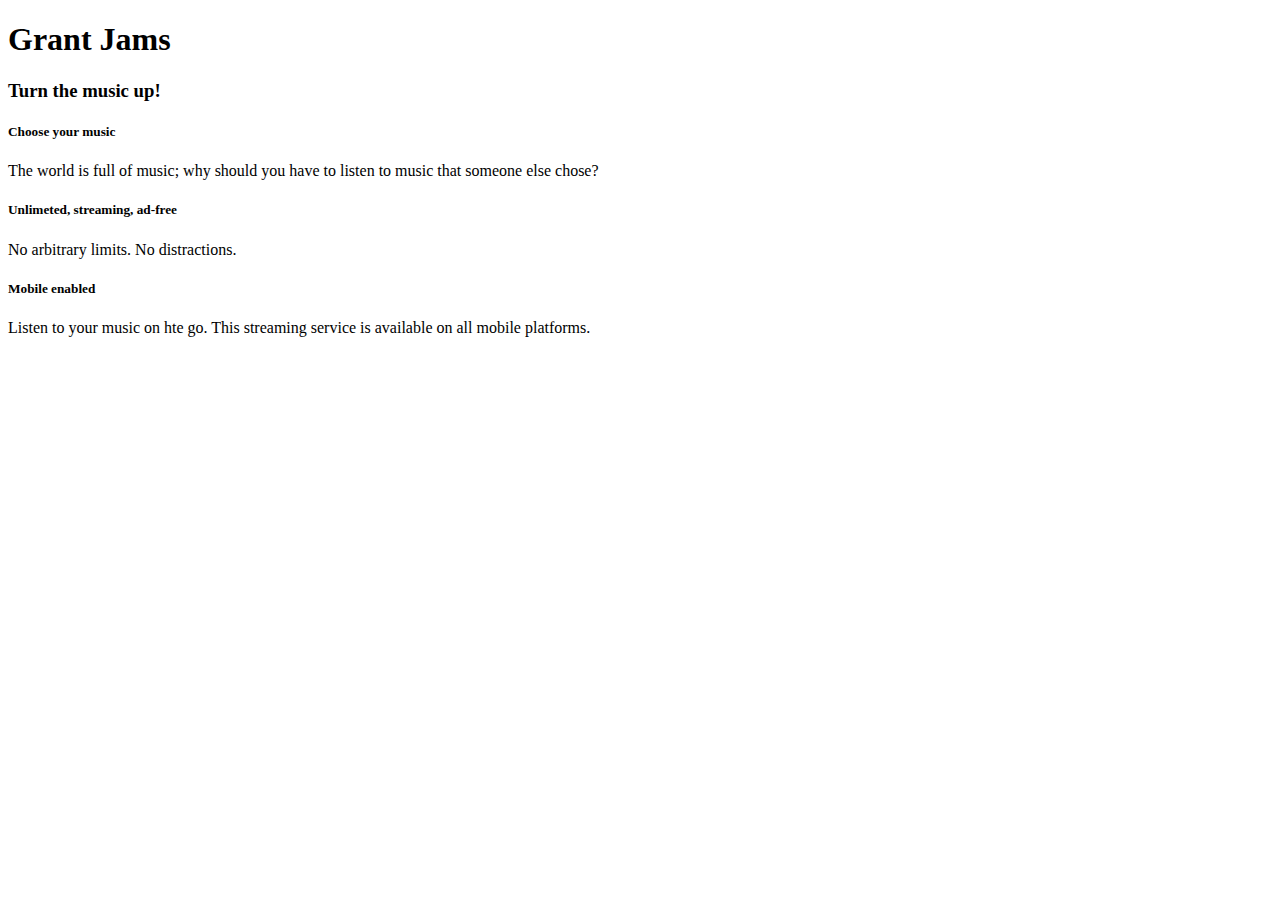
==== index.html @ 159a9095 "html & css: Basic structure assignment" ====
<!DOCTYPE html>
<html>
  <head>
    <title>Grant Jams</title>
  </head>
  <body>

    <nav> <!-- navigation bar -->
    </nav>

    <section>
      <div>  <!-- hero content -->
        <h1>Grant Jams</h1>
        <h3>Turn the music up!</h3>
      </div>
      <div>  <!-- selling points -->
          <h5>Choose your music</h5>
          <p>The world is full of music; why should you have to listen to music that someone  else chose?</p>
      </div>
      <div>
          <h5>Unlimeted, streaming, ad-free</h5>
          <p>No arbitrary limits.  No distractions.</p>
      </div> 
      <div>
          <h5>Mobile enabled</h5>
          <p>Listen to your music on hte go.  This streaming service is available on all mobile platforms.</p>
      </div>
    </section>

  </body>
</html>
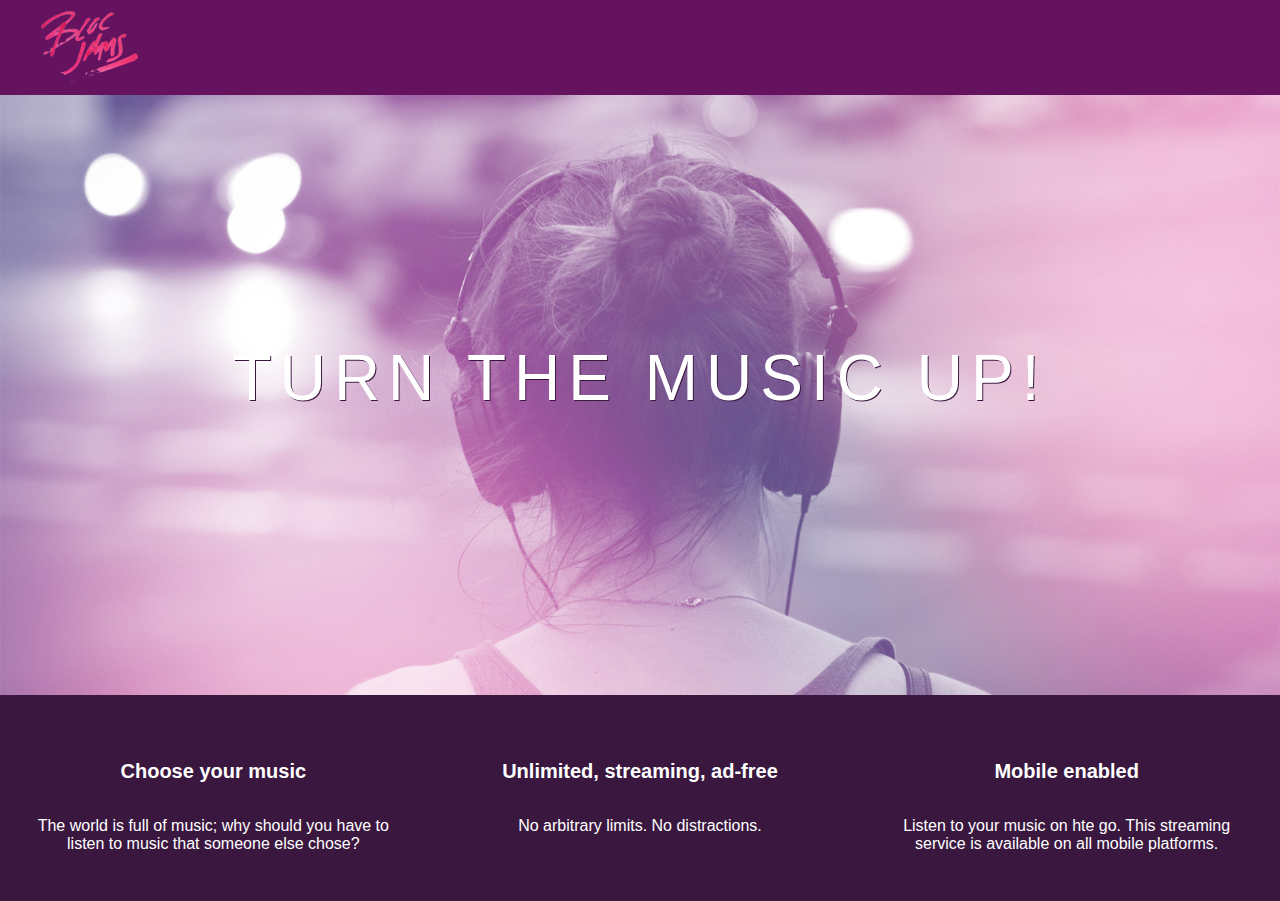
==== commit 33e66b3f: "7 HTML & CSS: Styles" ====
--- a/index.html
+++ b/index.html
@@ -1,31 +1,41 @@
 <!DOCTYPE html>
 <html>
   <head>
+
+    <link rel="stylesheet" type="text/css" href="http://fonts.googleapis.com/css?family=Open+Sans:400,800,600,700,300">
+    <link rel="stylesheet" type="text/css" href="http://code.ionicframework.com/ionicons/2.0.1/css/ionicons.min.css">
+    <link rel="stylesheet" type="text/css" href="styles/normalize.css">
+    <link rel="stylesheet" type="text/css" href="styles/main.css">
+
     <title>Grant Jams</title>
+
   </head>
-  <body>
 
-    <nav> <!-- navigation bar -->
+  <body class="landing">
+
+    <nav class="navbar"> <!-- navigation bar -->
+      <img src="assets/images/bloc_jams_logo.png" alt-"bloc jams logo" class="logo">
     </nav>
 
-    <section>
-      <div>  <!-- hero content -->
-        <h1>Grant Jams</h1>
-        <h3>Turn the music up!</h3>
-      </div>
-      <div>  <!-- selling points -->
-          <h5>Choose your music</h5>
-          <p>The world is full of music; why should you have to listen to music that someone  else chose?</p>
-      </div>
-      <div>
-          <h5>Unlimeted, streaming, ad-free</h5>
-          <p>No arbitrary limits.  No distractions.</p>
-      </div> 
-      <div>
-          <h5>Mobile enabled</h5>
-          <p>Listen to your music on hte go.  This streaming service is available on all mobile platforms.</p>
-      </div>
-    </section>
-
+    <section class="hero-content">  <!-- hero content -->
+        <h1 class="hero-title">Turn the music up!</h1>
+      </section>
+      <section class="selling-points">  <!-- selling points -->
+        <div class="point">
+          <span class="ion-music-note"></span>
+          <h5 class="point-title">Choose your music</h5>
+          <p class="point-description">The world is full of music; why should you have to listen to music that someone  else chose?</p>
+        </div>
+        <div class="point">
+          <span class="ion-radio-waves"></span>
+          <h5 class="point-title">Unlimited, streaming, ad-free</h5>
+          <p class="point-description">No arbitrary limits.  No distractions.</p>
+        </div> 
+        <div class="point">
+          <span class="ion-iphone"></span>
+          <h5 class="point-title">Mobile enabled</h5>
+          <p class="point-description">Listen to your music on hte go.  This streaming service is available on all mobile platforms.</p>
+        </div>
+      </section>
   </body>
 </html>--- a/styles/main.css
+++ b/styles/main.css
@@ -0,0 +1,80 @@
+html {
+  height: 100%;
+  font-size: 100%;
+}
+
+body {
+  font_family: 'Open Sans'; 
+  color: white;
+  min-height: 100%;
+}
+
+body.landing {
+  background-color: rgb(58,23,63);
+}
+
+.navbar {
+  padding: 0.5rem;
+  background-color: rgb(101,18,95);
+}
+
+.navbar .logo {
+  position: relative;
+  left: 2rem;
+}
+
+.hero-content {
+  position: relative; 
+  min-height: 600px;
+  background-image: url(../assets/images/bloc_jams_bg.jpg);
+  background-repeat: no-repeat;
+  background-position: center center; 
+  background-size: cover;
+}
+
+.hero-content .hero-title {
+  position: absolute;
+  top: 40%;
+  -webkit-transform: translateY(-50%);
+  -moz-transform: translateY(-50%);
+  -ms-transform: translateY(-50%);
+  transform: translateY(-50%);
+  width: 100%;
+  text-align: center; 
+  font-size: 4rem;
+  font-weight: 200;
+  text-transform: uppercase;
+  letter-spacing: 0.5rem;
+  text-shadow: 1px 1px 0px rgb(58,23,63);
+}
+
+.selling-points {
+  position: relative;
+  display: table;
+  width: 100%;
+  -webkit-box-sizing: border-box;
+  -moz-box-sizing: border-box;
+  box-sizing: border-box;
+
+}
+
+.point {
+  display: table-cell;
+  position: relative;
+  width: 33.3%;
+  padding: 2rem;
+  text-align: center;
+
+}
+
+.point .point-title {
+  font-size: 1.25rem;
+
+}
+
+.ion-music-note,
+.ion-radio-waves,
+.ion-iphone {
+  color: rgb(233,50,117);
+  font-size: 5rem;  
+}
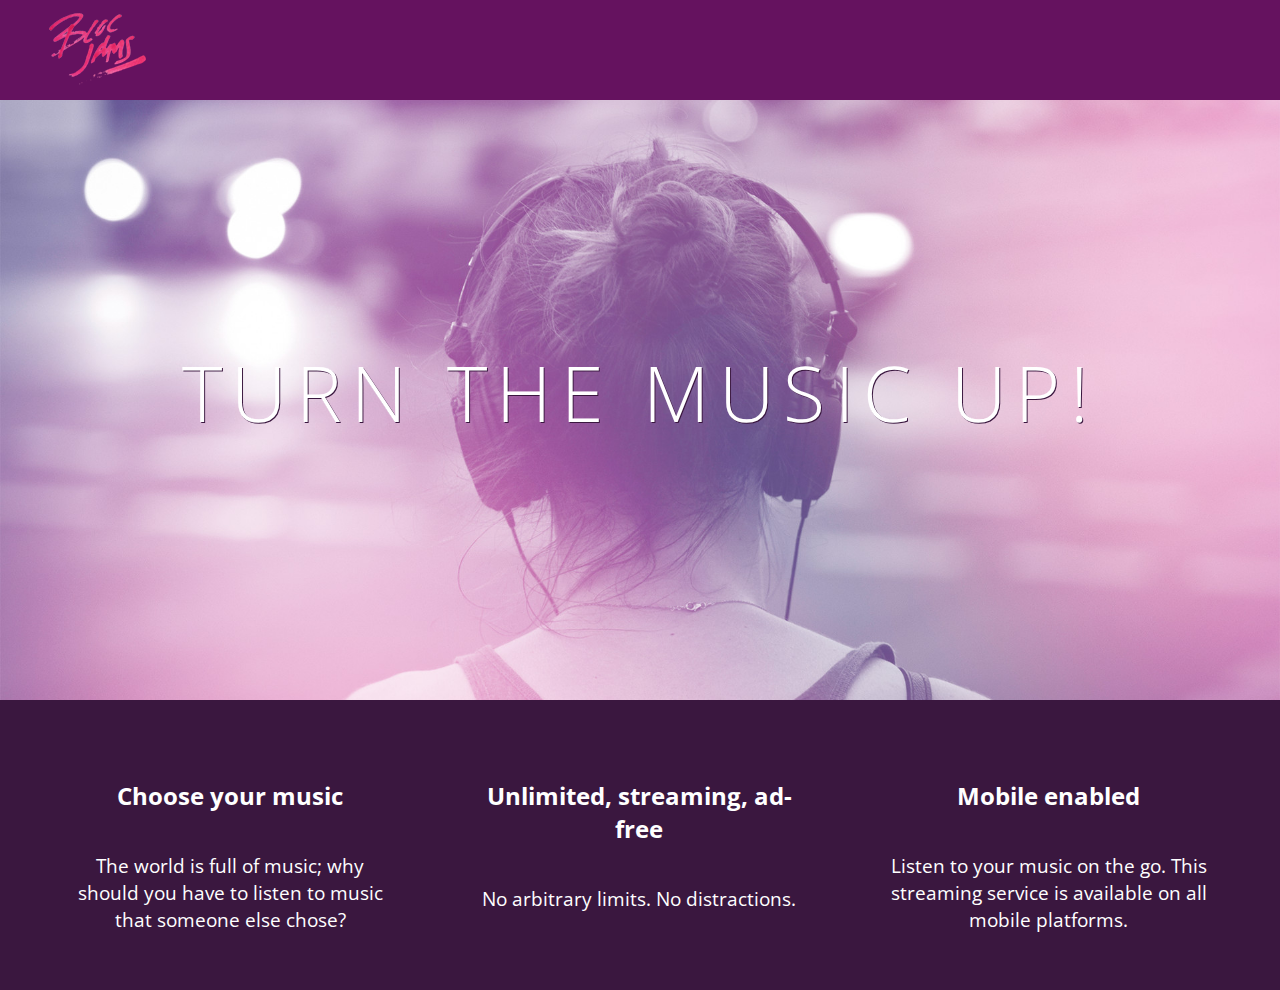
==== commit 540ac860: "responsiveness checkpoint" ====
--- a/index.html
+++ b/index.html
@@ -1,11 +1,12 @@
 <!DOCTYPE html>
 <html>
   <head>
-
+    <meta name="viweport" content="width=device-width, initial-scale=1">
     <link rel="stylesheet" type="text/css" href="http://fonts.googleapis.com/css?family=Open+Sans:400,800,600,700,300">
     <link rel="stylesheet" type="text/css" href="http://code.ionicframework.com/ionicons/2.0.1/css/ionicons.min.css">
     <link rel="stylesheet" type="text/css" href="styles/normalize.css">
     <link rel="stylesheet" type="text/css" href="styles/main.css">
+    <link rel="stylesheet" type="text/css" href="styles/landing.css">
 
     <title>Grant Jams</title>
 
@@ -20,21 +21,21 @@
     <section class="hero-content">  <!-- hero content -->
         <h1 class="hero-title">Turn the music up!</h1>
       </section>
-      <section class="selling-points">  <!-- selling points -->
-        <div class="point">
+      <section class="selling-points container">  <!-- selling points -->
+        <div class="point column third">
           <span class="ion-music-note"></span>
           <h5 class="point-title">Choose your music</h5>
           <p class="point-description">The world is full of music; why should you have to listen to music that someone  else chose?</p>
         </div>
-        <div class="point">
+        <div class="point column third">
           <span class="ion-radio-waves"></span>
           <h5 class="point-title">Unlimited, streaming, ad-free</h5>
           <p class="point-description">No arbitrary limits.  No distractions.</p>
         </div> 
-        <div class="point">
+        <div class="point column third">
           <span class="ion-iphone"></span>
           <h5 class="point-title">Mobile enabled</h5>
-          <p class="point-description">Listen to your music on hte go.  This streaming service is available on all mobile platforms.</p>
+          <p class="point-description">Listen to your music on the go.  This streaming service is available on all mobile platforms.</p>
         </div>
       </section>
   </body>
--- a/styles/main.css
+++ b/styles/main.css
@@ -1,16 +1,19 @@
+
+*, *:before, *:after {
+  -moz-box-sizing: border-box;
+  -webkit-box-sizing: border-box;
+  box-sizing: border-box;
+}
+
 html {
   height: 100%;
   font-size: 100%;
 }
 
 body {
-  font_family: 'Open Sans'; 
+  font-family: 'Open Sans'; 
   color: white;
   min-height: 100%;
-}
-
-body.landing {
-  background-color: rgb(58,23,63);
 }
 
 .navbar {
@@ -23,58 +26,33 @@
   left: 2rem;
 }
 
-.hero-content {
-  position: relative; 
-  min-height: 600px;
-  background-image: url(../assets/images/bloc_jams_bg.jpg);
-  background-repeat: no-repeat;
-  background-position: center center; 
-  background-size: cover;
+.container {
+  margin: 0 auto;
+  max-width: 64rem;
 }
 
-.hero-content .hero-title {
-  position: absolute;
-  top: 40%;
-  -webkit-transform: translateY(-50%);
-  -moz-transform: translateY(-50%);
-  -ms-transform: translateY(-50%);
-  transform: translateY(-50%);
-  width: 100%;
-  text-align: center; 
-  font-size: 4rem;
-  font-weight: 200;
-  text-transform: uppercase;
-  letter-spacing: 0.5rem;
-  text-shadow: 1px 1px 0px rgb(58,23,63);
-}
+/* Medium screens (640px) */
+@media (min-width: 40rem) {
+  html { font-size: 112%;
+  }
 
-.selling-points {
-  position: relative;
-  display: table;
-  width: 100%;
-  -webkit-box-sizing: border-box;
-  -moz-box-sizing: border-box;
-  box-sizing: border-box;
+  .column {
+    float: left;
+    padding-left: 1rem;
+    padding-right: 1rem;
+  }
+
+  .column.full { width: 100%; }
+  .column.two-thirds { width: 66.7%; }
+  .column.half { width: 50%; }
+  .column.third { width: 33.3%; }
+  .column.forth { width: 25%; }
+  .column.flow-oppisite { float: right; }
 
 }
 
-.point {
-  display: table-cell;
-  position: relative;
-  width: 33.3%;
-  padding: 2rem;
-  text-align: center;
-
+/* larger screens (1040px) */
+@media (min-width: 64rem) {
+  html { font-size: 120%; }
 }
 
-.point .point-title {
-  font-size: 1.25rem;
-
-}
-
-.ion-music-note,
-.ion-radio-waves,
-.ion-iphone {
-  color: rgb(233,50,117);
-  font-size: 5rem;  
-}
--- a/styles/landing.css
+++ b/styles/landing.css
@@ -0,0 +1,53 @@
+
+body.landing {
+  background-color: rgb(58,23,63);
+}
+
+
+.hero-content {
+  position: relative; 
+  min-height: 600px;
+  background-image: url(../assets/images/bloc_jams_bg.jpg);
+  background-repeat: no-repeat;
+  background-position: center center; 
+  background-size: cover;
+}
+
+.hero-content .hero-title {
+  position: absolute;
+  top: 40%;
+  -webkit-transform: translateY(-50%);
+  -moz-transform: translateY(-50%);
+  -ms-transform: translateY(-50%);
+  transform: translateY(-50%);
+  width: 100%;
+  text-align: center; 
+  font-size: 4rem;
+  font-weight: 200;
+  text-transform: uppercase;
+  letter-spacing: 0.5rem;
+  text-shadow: 1px 1px 0px rgb(58,23,63);
+}
+
+.selling-points {
+  position: relative;
+}
+
+.point {
+  position: relative;
+  padding: 2rem;
+  text-align: center;
+
+}
+
+.point .point-title {
+  font-size: 1.25rem;
+
+}
+
+.ion-music-note,
+.ion-radio-waves,
+.ion-iphone {
+  color: rgb(233,50,117);
+  font-size: 5rem;  
+}
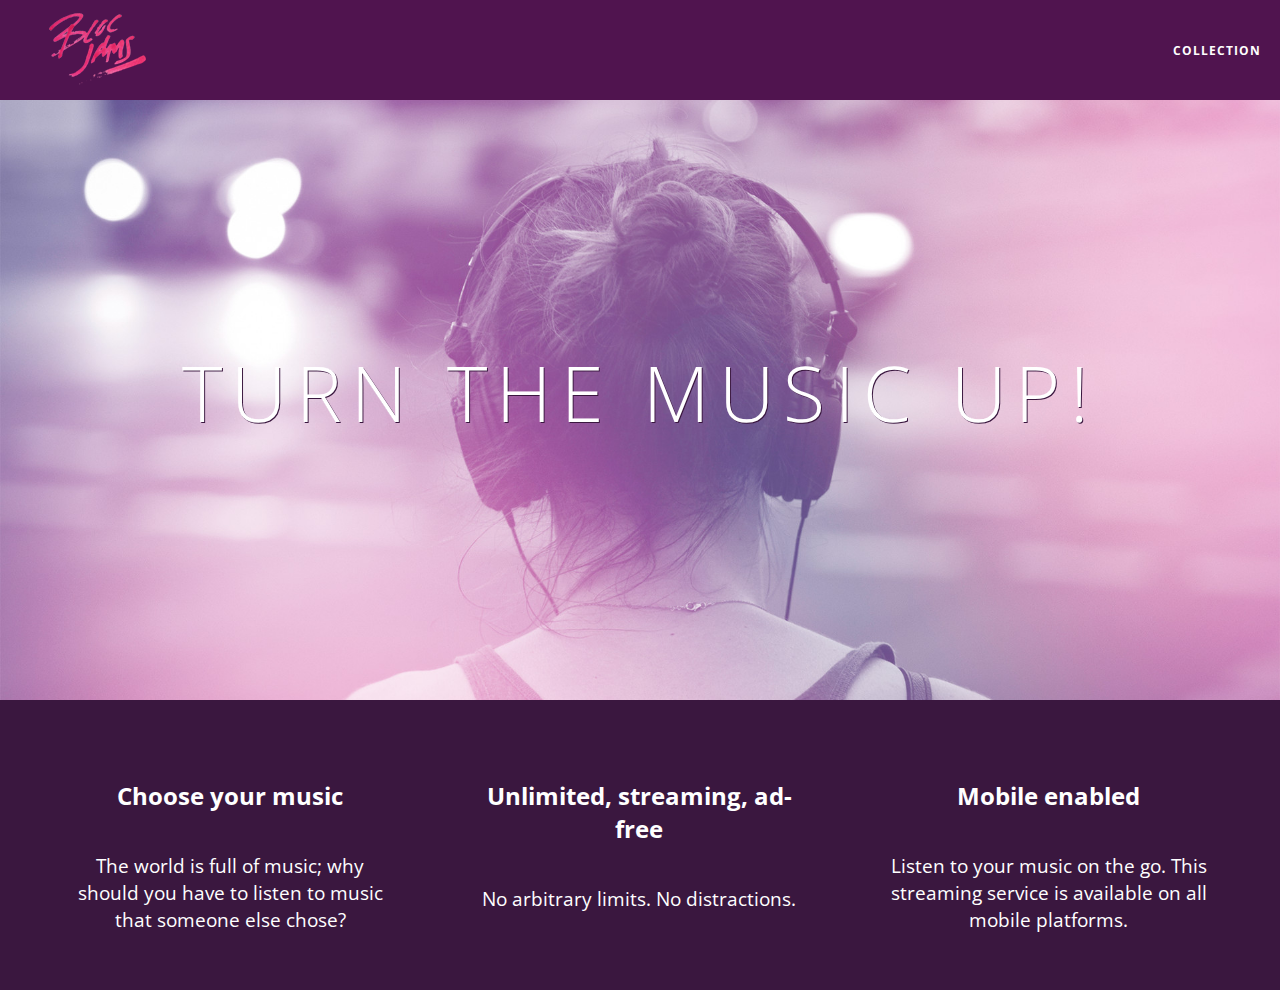
==== commit b2d8fece: "checkpoint 8 HTML & CSS: Collectiection View" ====
--- a/index.html
+++ b/index.html
@@ -1,21 +1,26 @@
 <!DOCTYPE html>
 <html>
   <head>
+    <title>Grant Jams</title>
+
     <meta name="viweport" content="width=device-width, initial-scale=1">
     <link rel="stylesheet" type="text/css" href="http://fonts.googleapis.com/css?family=Open+Sans:400,800,600,700,300">
     <link rel="stylesheet" type="text/css" href="http://code.ionicframework.com/ionicons/2.0.1/css/ionicons.min.css">
     <link rel="stylesheet" type="text/css" href="styles/normalize.css">
     <link rel="stylesheet" type="text/css" href="styles/main.css">
     <link rel="stylesheet" type="text/css" href="styles/landing.css">
-
-    <title>Grant Jams</title>
-
+    <link rel="stylesheet" type="text/css" href="styles/collection.css">
   </head>
 
   <body class="landing">
 
     <nav class="navbar"> <!-- navigation bar -->
-      <img src="assets/images/bloc_jams_logo.png" alt-"bloc jams logo" class="logo">
+      <a href="index.html" class="logo">
+        <img src="assets/images/bloc_jams_logo.png" alt-"bloc jams logo">
+      </a>
+      <div class="links-container">
+        <a href="collection.html" class="navbar-link">collection</a>
+      </div>
     </nav>
 
     <section class="hero-content">  <!-- hero content -->
--- a/styles/main.css
+++ b/styles/main.css
@@ -17,13 +17,47 @@
 }
 
 .navbar {
+  position: relative;
   padding: 0.5rem;
-  background-color: rgb(101,18,95);
+  background-color: rgba(101,18,95,0.5);
+  z-index: 1;
 }
 
 .navbar .logo {
   position: relative;
   left: 2rem;
+  cursor: pointer;
+}
+
+.navbar .links-container {
+  display: table;
+  position: absolute;
+  top: 0;
+  right: 0;
+  height: 100px;
+  color: white;
+  text-decoration: none;
+}
+
+.links-container .navbar-link {
+  display: table-cell;
+  position: relative;
+  height: 100%;
+  padding-left: 1rem;
+  padding-right: 1rem;
+  vertical-align: middle;
+  color: white;
+  font-size: 0.625rem;
+  letter-spacing: 0.05rem;
+  font-weight: 700;
+  text-transform: uppercase;
+  text-decoration: none;
+  cursor: pointer;
+
+}
+
+.links-container .navbar-link:hover {
+  color: rgb(233,50,117);
 }
 
 .container {
--- a/styles/collection.css
+++ b/styles/collection.css
@@ -0,0 +1,36 @@
+body.collection {
+  background-image: url("../assets/images/blurred_backgrounds/blur_bg_2.jpg");
+  background-repeat: no-repeat;
+  background-attachment: fixed;
+  background-position: center center;
+  background-size: cover;
+
+}
+
+.album-covers {
+  position: relative;
+
+}
+
+.collection-album-container {
+  position: relative; 
+  margin-top: 30px;
+  margin-bottom: 20px;
+  text-align: center;
+
+}
+
+.collection-album-container .caption p {
+  font-size: 1rem;
+  font-weight: 300;
+  color: rgba(255, 255, 255, 0.6);
+
+}
+
+.collection-album-container .caption p a.album-name {
+  color: white;
+}
+
+.collection-album-container img {
+  width: 80%;
+}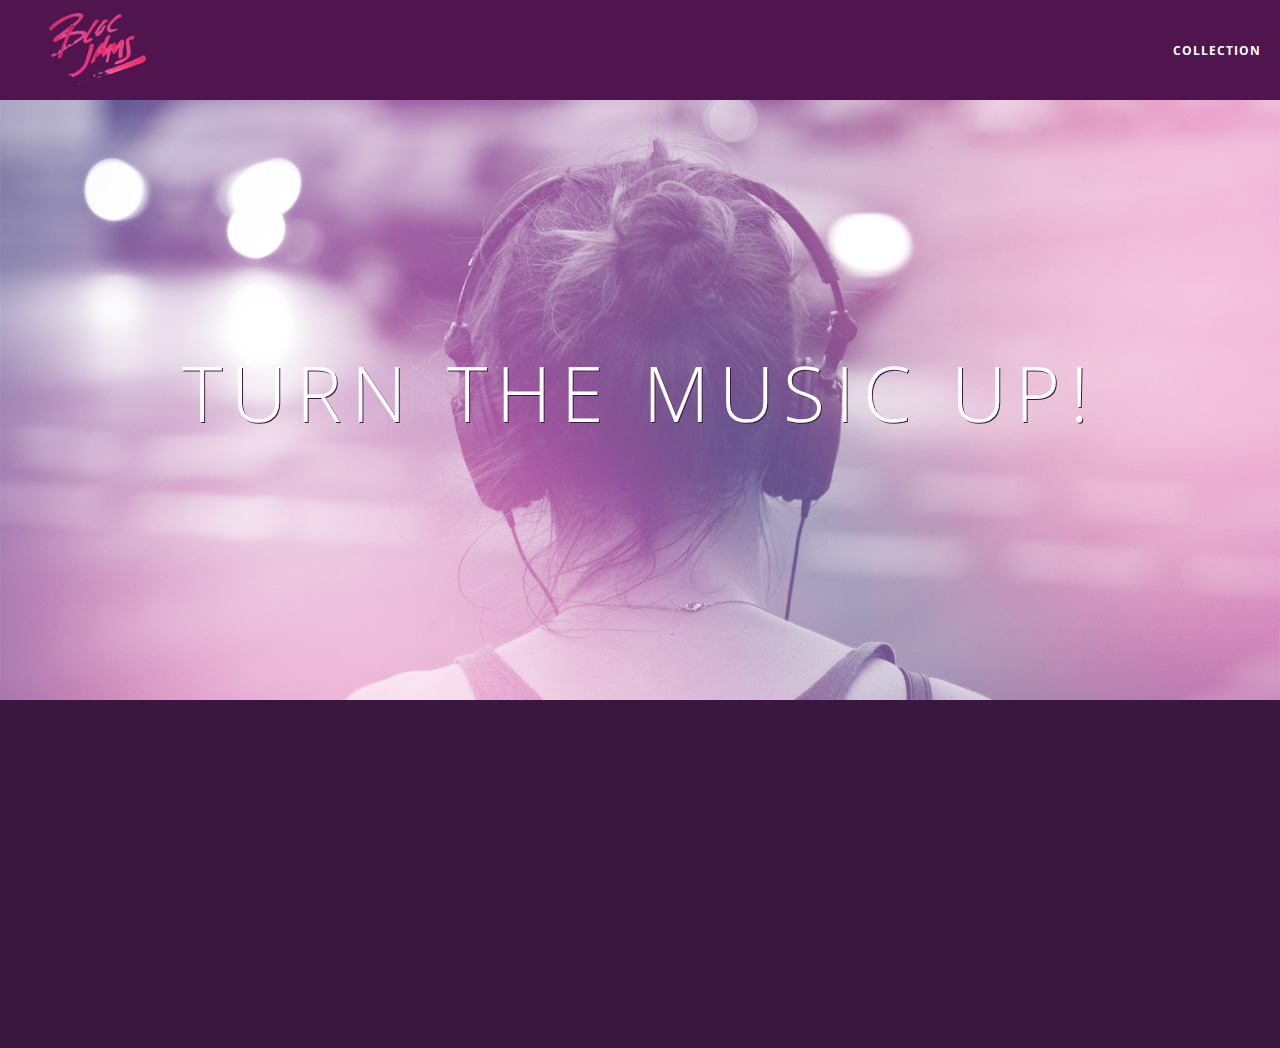
==== commit f308d460: "dom scripting events checkpoints" ====
--- a/index.html
+++ b/index.html
@@ -13,7 +13,6 @@
   </head>
 
   <body class="landing">
-
     <nav class="navbar"> <!-- navigation bar -->
       <a href="index.html" class="logo">
         <img src="assets/images/bloc_jams_logo.png" alt-"bloc jams logo">
@@ -43,5 +42,7 @@
           <p class="point-description">Listen to your music on the go.  This streaming service is available on all mobile platforms.</p>
         </div>
       </section>
+
+      <script src="scripts/landing.js"></script>
   </body>
 </html>--- a/styles/main.css
+++ b/styles/main.css
@@ -53,12 +53,18 @@
   text-transform: uppercase;
   text-decoration: none;
   cursor: pointer;
+}
 
-}
+
 
 .links-container .navbar-link:hover {
   color: rgb(233,50,117);
 }
+
+.links-container .navbar-link:active {
+    background-color: white;
+    color: rgb(233,50,117);
+  }
 
 .container {
   margin: 0 auto;
@@ -76,11 +82,15 @@
     padding-right: 1rem;
   }
 
+  .container.narrow {
+    max-width: 56rem;
+  }
+
   .column.full { width: 100%; }
   .column.two-thirds { width: 66.7%; }
   .column.half { width: 50%; }
   .column.third { width: 33.3%; }
-  .column.forth { width: 25%; }
+  .column.fourth { width: 25%; }
   .column.flow-oppisite { float: right; }
 
 }
--- a/styles/landing.css
+++ b/styles/landing.css
@@ -37,7 +37,16 @@
   position: relative;
   padding: 2rem;
   text-align: center;
-
+  opacity: 0;
+  -webkit-transform: scaleX(0.9) translateY(3rem);
+  -mox-transform: scaleX(0.9) translateY(3rem);
+  transform: scaleX(0.9) translateY(3rem);
+  -webkit-transition: all 0.25s ease-in-out;
+  -moz-transition: all 0.25s ease-in-out;
+  -transition: all 0.25s ease-in-out;
+  -webkit-transition-delay: 0.2s;
+  -moz-transition-delay: 0.2s;
+  transition-delay: 0.2s;
 }
 
 .point .point-title {
--- a/styles/collection.css
+++ b/styles/collection.css
@@ -1,36 +1,40 @@
 body.collection {
-  background-image: url("../assets/images/blurred_backgrounds/blur_bg_2.jpg");
-  background-repeat: no-repeat;
-  background-attachment: fixed;
-  background-position: center center;
-  background-size: cover;
-
-}
-
-.album-covers {
-  position: relative;
-
-}
-
-.collection-album-container {
-  position: relative; 
-  margin-top: 30px;
-  margin-bottom: 20px;
-  text-align: center;
-
-}
-
-.collection-album-container .caption p {
-  font-size: 1rem;
-  font-weight: 300;
-  color: rgba(255, 255, 255, 0.6);
-
-}
-
-.collection-album-container .caption p a.album-name {
-  color: white;
-}
-
-.collection-album-container img {
-  width: 80%;
-}+     background-image: url(../assets/images/blurred_backgrounds/blur_bg_2.jpg);
+     background-repeat: no-repeat;
+     background-attachment: fixed;
+     background-position: center center;
+     background-size: cover;
+ }
+ 
+ .album-covers {
+     position: relative;
+ }
+ 
+ .collection-album-container {
+     position: relative;
+     margin-top: 30px;
+     margin-bottom: 20px;
+     text-align: center;
+ }
+ 
+ .collection-album-container .caption {
+     margin-top: 10px;
+ }
+ 
+ .collection-album-container .caption p {
+     font-size: 1rem;
+     font-weight: 300;
+     color: rgba(255, 255, 255, 0.6);
+ }
+ 
+ .collection-album-container .caption p a {
+     color: rgba(255, 255, 255, 0.6);
+ }
+ 
+ .collection-album-container .caption p a.album-name {
+     color: white;
+ }
+ 
+ .collection-album-container img {
+     width: 80%;
+ }